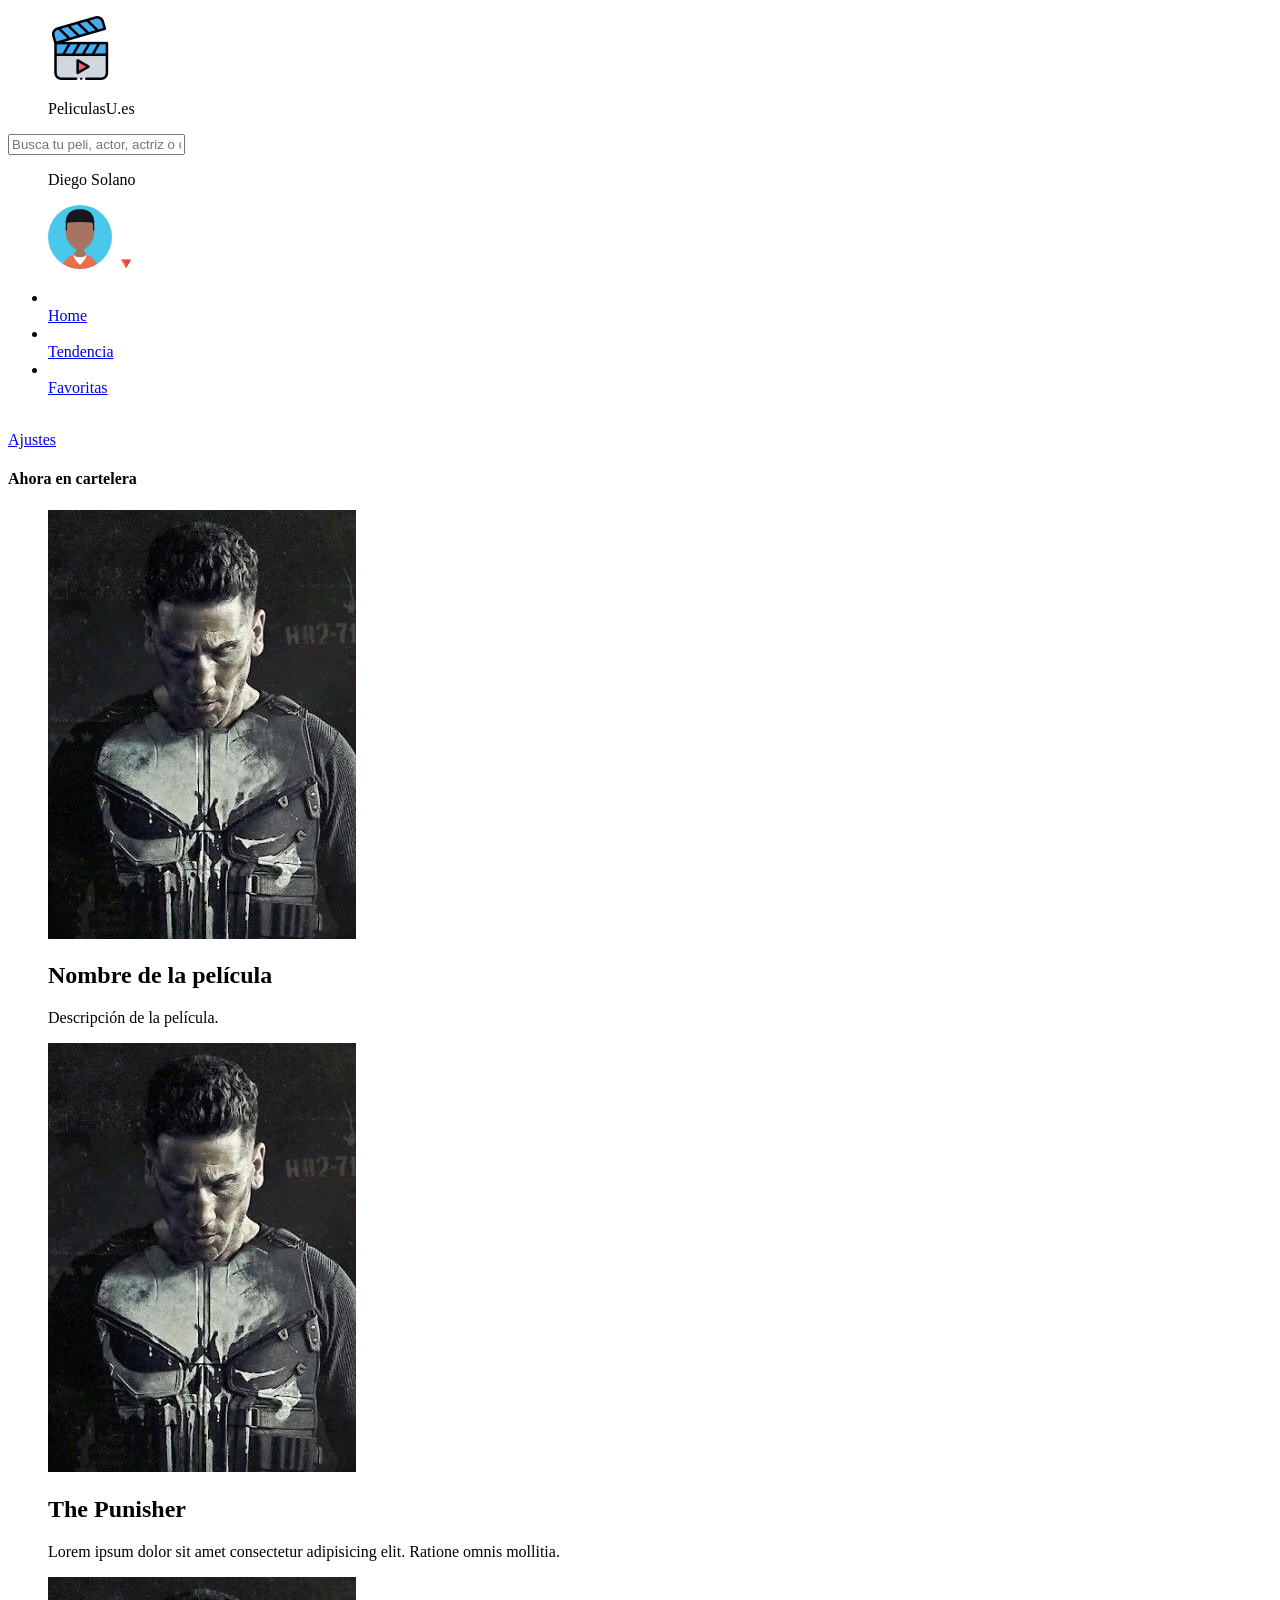
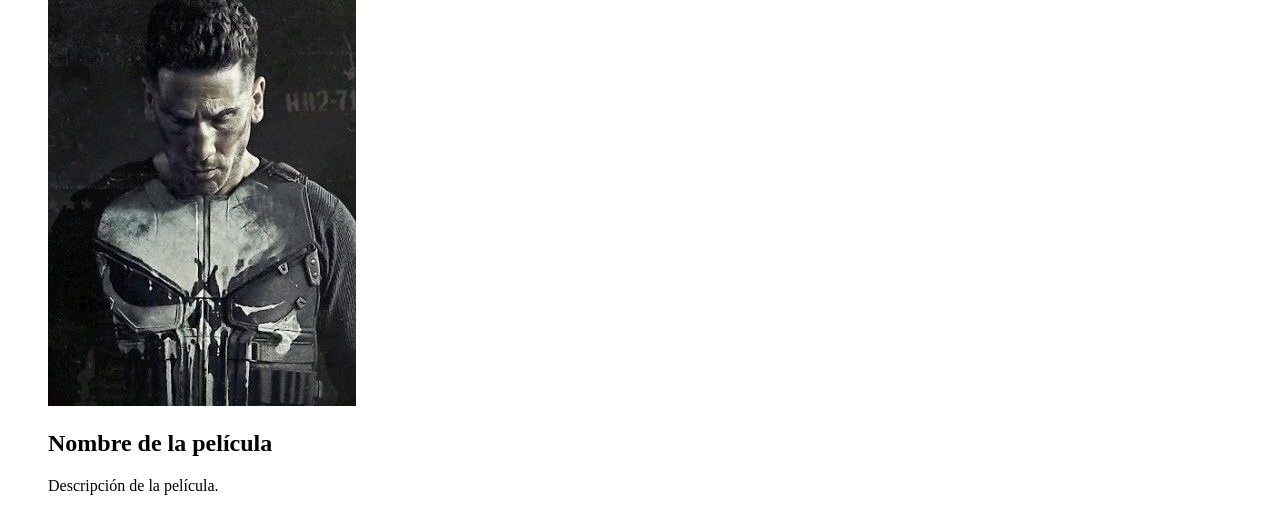
==== html/index.html @ d6981b45 "localhost localhost" ====
<!DOCTYPE html>
<html lang="en">
<head>
    <meta charset="UTF-8">
    <meta name="viewport" content="width=device-width, initial-scale=1.0">
    <link rel="stylesheet" href="/css /index.css">
    <title>Peliculas Increíbles</title>
</head>
<body>
    <div class="container">
        <div class="header">
            <figure class="logo">
                <img src="/img/logo.png" alt="logo" class="img-logo">
                <p class="title-logo">PeliculasU.es</p>
            </figure>
            <input type="text" placeholder="Busca tu peli, actor, actriz o director favorito &#128270;" class="busqueda">
            <figure class="user">
                <p class="nombre-user">Diego Solano</p>
                <img src="/img/user.png" alt="foto_usuario" class="img-user">
                <span class="opciones">&#128315;</span>
            </figure>
        </div>
        <div class="nav">
            <ul>
                <li><a href="#"><i class="icon-home"></i><br>Home</a></li>
                <li><a href="#"><i class="icon-tendencia"></i><br>Tendencia</a></li>
                <li><a href="#"><i class="icon-fav"></i><br>Favoritas</a></li>
            </ul>
        </div>

        <div class="config">
            <a href="#" class="configuracion"><i class="icon-conf"></i><br>Ajustes</a>
        </div>


        <div class="contenido">
            <div class="cartelera">
                <h4 class="title-area">Ahora en cartelera</h4>
                <div class="movies-container" >
                    <!-- Película a la izquierda -->
                    <div class="row">
                    <figure class="movie">
                        <a href="cine.html">
                            <img src="/img/movie.jpg" alt="" class="img-movie">
                        </a>
                        <div class="descripcion">
                            <p><h2 class="title-movie">Nombre de la película</h2>Descripción de la película.</p>
                        </div>
                    </figure>
                    <!-- Película original -->
                    <figure class="movie">
                        <a href="cine.html">
                            <img src="/img/movie.jpg" alt="" class="img-movie">
                        </a>
                        <div class="descripcion">
                            <p><h2 class="title-movie">The Punisher</h2>Lorem ipsum dolor sit amet consectetur adipisicing elit. Ratione omnis mollitia.</p>
                        </div>
                    </figure>
                    <!-- Película a la derecha -->
                    <figure class="movie">
                        <a href="cine.html">
                            <img src="/img/movie.jpg" alt="" class="img-movie">
                        </a>
                        <div class="descripcion">
                            <p><h2 class="title-movie">Nombre de la película</h2>Descripción de la película.</p>
                        </div>
                    </figure>
                    </div>
                </div>
            </div>
        </div>
    </div>
</body>
</html>
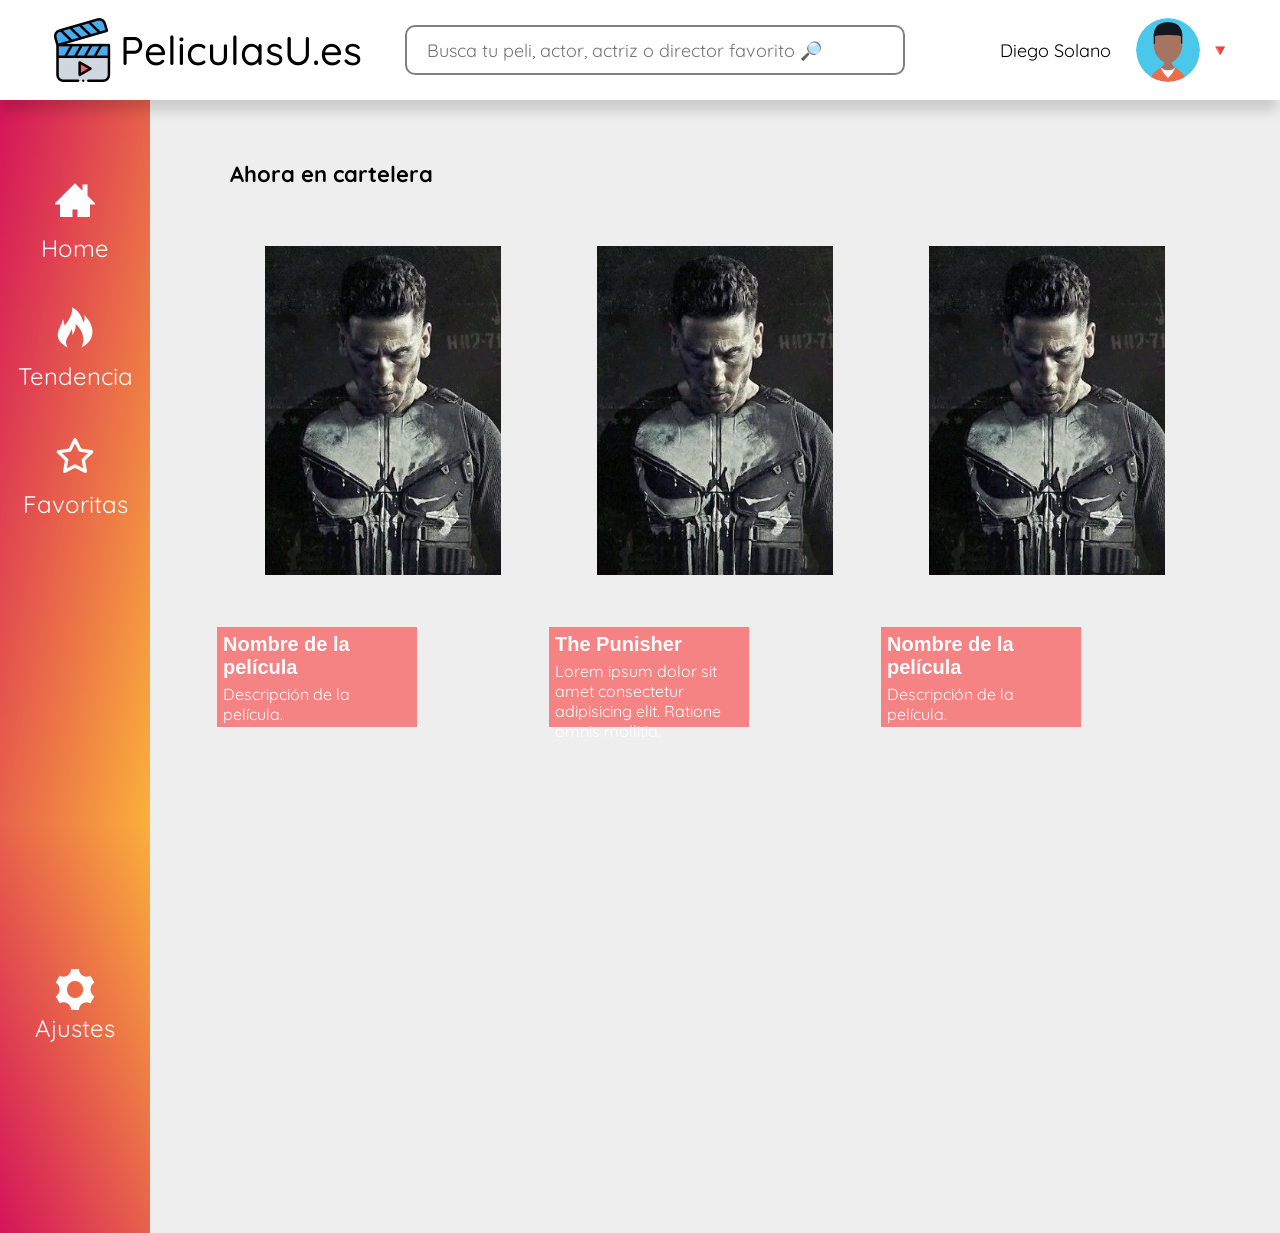
==== commit 55d05809: "php" ====
--- a/html/index.html
+++ b/html/index.html
@@ -3,7 +3,7 @@
 <head>
     <meta charset="UTF-8">
     <meta name="viewport" content="width=device-width, initial-scale=1.0">
-    <link rel="stylesheet" href="/css /index.css">
+    <link rel="stylesheet" href="/css/index.css">
     <title>Peliculas Increíbles</title>
 </head>
 <body>
--- a/css/index.css
+++ b/css/index.css
@@ -0,0 +1,337 @@
+@import url('https://fonts.googleapis.com/css2?family=Quicksand:wght@300..700&display=swap');
+
+* {
+    margin: 0;
+    padding: 0;
+    box-sizing: border-box;
+    font-family: 'Quicksand', sans-serif;
+}
+
+body {
+    background-color: #eeeeee;
+}
+
+.container {
+    display: grid;
+    grid-template: 100px 80vh 1fr/ 150px 1fr;
+    grid-template-areas: "header header"
+                         "nav contenido"
+                         "config contenido";
+                         
+}
+
+/* HEADER */
+.header {
+    grid-area: header;
+    display: flex;
+    position: fixed;
+    z-index: 20;
+    width: 100%;
+    height: 100px;
+    padding: 10px;
+    justify-content: space-between;
+    align-items: center;
+    box-shadow: 0px 14px 12px -3px rgba(0, 0, 0, 0.15);
+    background-color: white;
+}
+
+.logo {
+    padding-left: 40px;
+    display: flex;
+}
+
+.logo .img-logo {
+    margin-right: 10px;
+    position: relative;
+    display: flex;
+    align-items: center;
+}
+
+.logo .title-logo {
+    position: absolute;
+    display: flex;
+    align-items: center;
+    top:25px; 
+    left: 120px;
+    font-size: 40px;
+    font-weight: 500;
+}
+
+.busqueda {
+    height: 50px;
+    width: 500px;
+    border: 2px solid grey;
+    border-radius: 10px;
+    padding: 20px;
+    margin-left: 60px;
+    font-size: 18px;
+} 
+
+.user {
+    display: flex;
+    margin-right: 40px;
+    position: relative;
+    align-items: center;
+}
+
+.user .img-user {
+    margin: 0 10px;
+    border-radius: 50%;
+}
+
+.user .nombre-user {
+    position: absolute;
+    right: 60px;
+    width: 150px;
+    font-size: 18px;
+    margin-right: 20px;
+}
+
+.user .opciones {
+    color: black;
+}
+
+/* FINALIZA EL HEADER */
+
+/* COMIENZA EL NAV */
+.nav {
+    grid-area: nav;
+    display: inline-block;
+    padding: 40px;
+    background-image: linear-gradient(to bottom right, #D4145A, #FBB03B);
+}
+
+.nav ul {
+    list-style: none;
+    line-height: 40px;
+}
+
+.nav li {
+    width: 100%;
+    display: flex;
+    justify-content: center;
+    padding-top: 40px;
+}
+
+.nav ul li a {
+    text-decoration: none;
+    color: white;
+    font-size: 24px;
+    text-align: center;
+}
+
+.icon-home {
+    font-size: 40px;
+}
+
+.icon-tendencia {
+    font-size: 40px;
+}
+
+.icon-fav {
+    font-size: 40px;
+}
+
+.config {
+    display: flex;
+    grid-area: config;
+    background-image: linear-gradient(to top right, #D4145A, #FBB03B);
+    align-items: center;
+    justify-content: center;
+}
+
+.config a {
+    text-decoration: none;
+    color: white;
+    font-size: 24px;
+    text-align: center;
+    margin-bottom: 40px;
+}
+
+.icon-conf {
+    font-size: 40px;
+}
+
+/* FINALIZA EL NAV */
+
+/* COMIENZA EL CONTENIDO */
+.contenido {
+    grid-area: contenido;
+    display: grid;
+    grid-template-columns: repeat(3, 1fr);
+    grid-template-rows: repeat(2, 1fr);
+    grid-template-areas: "cartelera cartelera cartelera"
+                         "tendencia tendencia tendencia";
+}
+
+.title-area {
+    font-size: 22px;
+    margin-top: 20px;
+    margin-left: 40px;
+    margin-bottom: 10px;
+    width: 100%;
+}
+
+.cartelera {
+    grid-area: cartelera;
+    display: flex;
+    flex-wrap: wrap;
+    justify-content: space-evenly;
+    align-items: center;
+    margin: 40px;
+}
+
+.movie {
+
+    margin-top: 0;
+}
+
+.img-movie {
+    width: 300px;
+    margin: 1em;
+    padding: 2em;
+    
+}
+
+.descripcion h2 {
+    font-size: 20px;
+    margin-bottom: 5px;
+    font-family: 'Sulphur Point', sans-serif;
+}
+
+.descripcion {
+    width: 200px;
+    height: 100px;
+    position: absolute;
+    background-color: rgba(254, 27, 27, 0.5);
+    color: white;  
+    padding: 6px;
+    box-sizing: border-box;
+    align-content: center;
+    
+}
+
+.tendencia {
+    grid-area: tendencia;
+    display: flex;
+    justify-content: space-evenly;
+    align-content: center;
+    flex-wrap: wrap;
+    margin: 40px;
+}
+
+/* ICONOS */
+
+@font-face {
+    font-family: 'icomoon';
+    src: url('/fonts/icomoon.eot?s7e831');
+    src: url('/fonts/icomoon.eot?s7e831#iefix') format('embedded-opentype'),
+        url('/fonts/icomoon.ttf?s7e831') format('truetype'),
+        url('/fonts/icomoon.woff?s7e831') format('woff'),
+        url('/fonts/icomoon.svg?s7e831#icomoon') format('svg');
+    font-weight: normal;
+    font-style: normal;
+    font-display: block;
+}
+
+[class^="icon-"],
+[class*=" icon-"] {
+    /* use !important to prevent issues with browser extensions that change fonts */
+    font-family: 'icomoon' !important;
+    speak: none;
+    font-style: normal;
+    font-weight: normal;
+    font-variant: normal;
+    text-transform: none;
+    line-height: 1;
+    /* Better Font Rendering =========== */
+    -webkit-font-smoothing: antialiased;
+    -moz-osx-font-smoothing: grayscale;
+}
+
+.icon-fav:before {
+    content: "\e900";
+}
+
+.icon-home:before {
+    content: "\e902";
+}
+
+.icon-conf:before {
+    content: "\e994";
+}
+
+.icon-tendencia:before {
+    content: "\e9a9";
+}
+
+.icon-menu:before {
+    content: "\e9bd";
+}
+
+/* Botón estilizado */
+.btn-cine {
+    padding: 12px 24px;
+    border: none;
+    border-radius: 5px;
+    background-color: #5555D0;
+    color: white;
+    font-size: 16px;
+    font-weight: bold;
+    text-transform: uppercase;
+    cursor: pointer;
+    transition: background-color 0.3s;
+    margin-top: 20px; /* Ajusta el margen según
+
+        sea necesario */
+        outline: none;
+        box-shadow: 0 4px 6px rgba(0, 0, 0, 0.1);
+    }
+    
+    .btn-cine:hover {
+        background-color: #BB6DEB;
+    }
+    
+    .btn-cine:active {
+        transform: translateY(2px);
+        box-shadow: none;
+    }
+    
+    /* Diseño del botón */
+    .signin .content .form .inputBox input[type="submit"]{
+        padding: 15px 30px;
+        background: #5555D0;
+        color: #fff;
+        font-weight: 600;
+        font-size: 1.2em;
+        border: none;
+        border-radius: 25px;
+        cursor: pointer;
+        transition: background 0.3s;
+    }
+    
+    .signin .content .form .inputBox input[type="submit"]:hover {
+        background: #BB6DEB;
+    }
+    
+    input[type="submit"]:active {
+        opacity: 0.6;
+    }
+    
+    /* Estilo para alinear horizontalmente las películas */
+    .row {
+        justify-content: space-between;
+        flex-direction: row;
+        display: flex
+    }
+    
+    /* Estilo para hacer que los enlaces sean bloques */
+    .movie a {
+        display: block;
+    }
+
+    .movies-container {
+        display: flex;
+    }
+    
+   
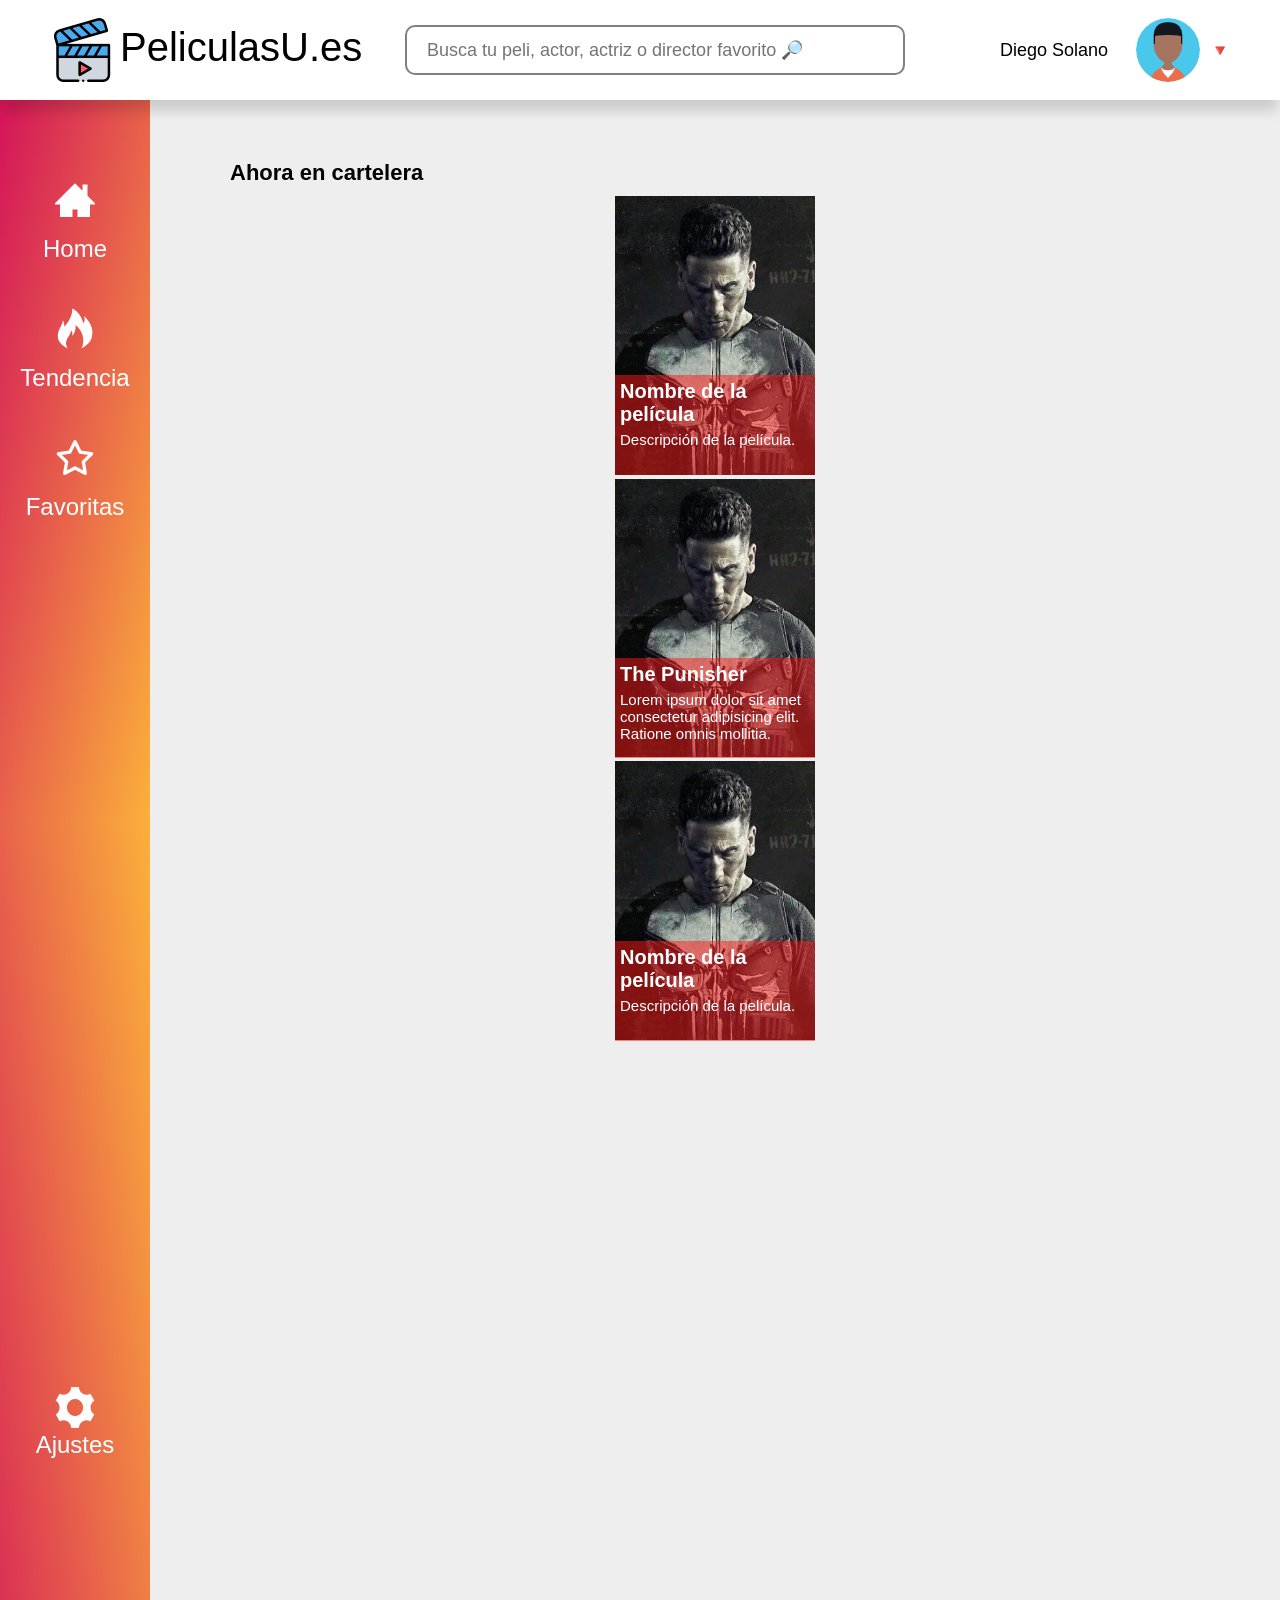
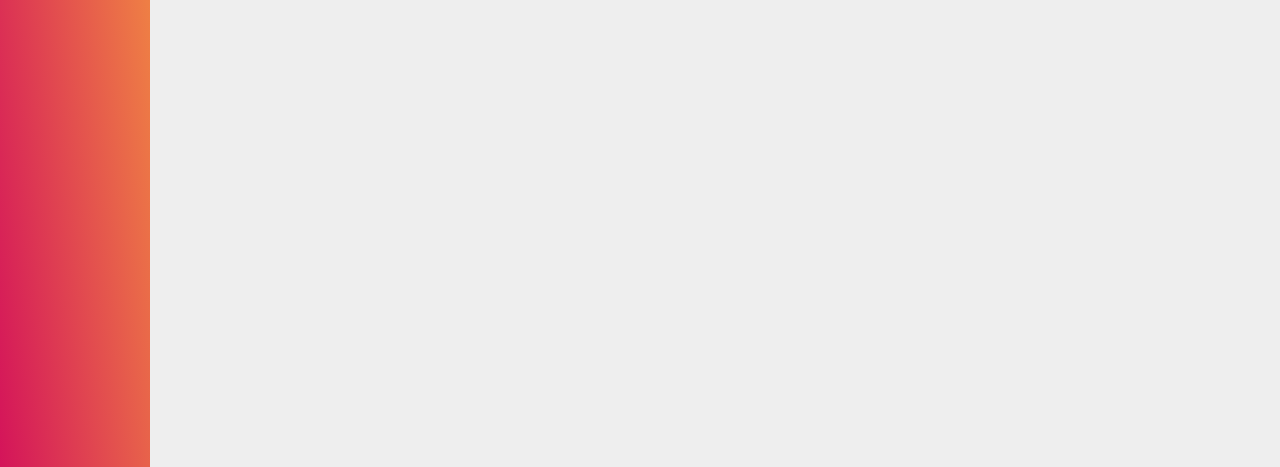
==== commit 2de32773: "ya agarra el css porfin ;)" ====
--- a/html/index.html
+++ b/html/index.html
@@ -3,20 +3,20 @@
 <head>
     <meta charset="UTF-8">
     <meta name="viewport" content="width=device-width, initial-scale=1.0">
-    <link rel="stylesheet" href="/css/index.css">
+    <link rel="stylesheet" href="../../ProjectoCine/css/index.css">
     <title>Peliculas Increíbles</title>
 </head>
 <body>
     <div class="container">
         <div class="header">
             <figure class="logo">
-                <img src="/img/logo.png" alt="logo" class="img-logo">
+                <img src="../../ProjectoCine/img/logo.png" alt="logo" class="img-logo">
                 <p class="title-logo">PeliculasU.es</p>
             </figure>
             <input type="text" placeholder="Busca tu peli, actor, actriz o director favorito &#128270;" class="busqueda">
             <figure class="user">
                 <p class="nombre-user">Diego Solano</p>
-                <img src="/img/user.png" alt="foto_usuario" class="img-user">
+                <img src="../../ProjectoCine/img/user.png" alt="foto_usuario" class="img-user">
                 <span class="opciones">&#128315;</span>
             </figure>
         </div>
@@ -41,7 +41,7 @@
                     <div class="row">
                     <figure class="movie">
                         <a href="cine.html">
-                            <img src="/img/movie.jpg" alt="" class="img-movie">
+                            <img src="../../ProjectoCine/img/movie.jpg" alt="" class="img-movie">
                         </a>
                         <div class="descripcion">
                             <p><h2 class="title-movie">Nombre de la película</h2>Descripción de la película.</p>
@@ -50,7 +50,7 @@
                     <!-- Película original -->
                     <figure class="movie">
                         <a href="cine.html">
-                            <img src="/img/movie.jpg" alt="" class="img-movie">
+                            <img src="../../ProjectoCine/img/movie.jpg" alt="" class="img-movie">
                         </a>
                         <div class="descripcion">
                             <p><h2 class="title-movie">The Punisher</h2>Lorem ipsum dolor sit amet consectetur adipisicing elit. Ratione omnis mollitia.</p>
@@ -59,7 +59,7 @@
                     <!-- Película a la derecha -->
                     <figure class="movie">
                         <a href="cine.html">
-                            <img src="/img/movie.jpg" alt="" class="img-movie">
+                            <img src="../../ProjectoCine/img/movie.jpg" alt="" class="img-movie">
                         </a>
                         <div class="descripcion">
                             <p><h2 class="title-movie">Nombre de la película</h2>Descripción de la película.</p>
--- a/ProjectoCine/css/index.css
+++ b/ProjectoCine/css/index.css
@@ -0,0 +1,276 @@
+*{
+    margin: 0;
+    padding: 0;
+    box-sizing: border-box;
+    font-family: 'Quicksand',
+    sans-serif;
+}
+
+body{
+    background-color: #eeeeee;
+}
+
+.container{
+    display: grid;
+    grid-template: 100px 80vh 1fr/ 150px 1fr;
+    grid-template-areas: "header header"
+                         "nav contenido"
+                         "config contenido";
+                         
+}
+
+/* HEADER */
+
+.header{
+    grid-area: header;
+    display: flex;
+    position: fixed;
+    z-index: 20;
+    width: 100%;
+    height: 100px;
+    padding: 10px;
+    justify-content: space-between;
+    align-items: center;
+    box-shadow: 0px 14px 12px -3px rgba(0, 0, 0, 0.15);
+    background-color: white;
+}
+
+.logo{
+    padding-left: 40px;
+    display:flex;
+}
+
+.logo .img-logo{
+    margin-right: 10px;
+    position: relative;
+    display: flex;
+    align-items: center;
+}
+
+.logo .title-logo{
+    position: absolute;
+    display: flex;
+    align-items: center;
+    top:25px; 
+    left: 120px;
+    font-size: 40px;
+    font-weight: 500;
+}
+
+
+ .busqueda{
+    height: 50px;
+    width: 500px;
+    border: 2px solid grey;
+    border-radius: 10px;
+    padding: 20px;
+    margin-left: 60px;
+    font-size: 18px;
+} 
+
+
+.user{
+    display: flex;
+    margin-right: 40px;
+    position: relative;
+    align-items: center;
+}
+
+.user .img-user{
+    margin: 0 10px;
+    border-radius: 50%;
+}
+
+.user .nombre-user{
+    position: absolute;
+    right: 60px;
+    width: 150px;
+    font-size: 18px;
+    margin-right: 20px;
+}
+
+.user .opciones{
+    color: black;
+
+}
+
+/* FINALIZA EL HEADER */
+
+/* COMIENZA EL NAV */
+.nav{
+    grid-area: nav;
+    display: inline-block;
+    padding: 40px;
+    background-image: linear-gradient(to bottom right, #D4145A, #FBB03B);
+}
+
+.nav ul{
+    list-style: none;
+    line-height: 40px;
+}
+
+.nav li{
+    width: 100%;
+    display: flex;
+    justify-content: center;
+    padding-top: 40px;
+}
+
+.nav ul li a{
+    text-decoration: none;
+    color: white;
+    font-size: 24px;
+    text-align: center;
+}
+
+.icon-home{
+    font-size: 40px;
+}
+
+.icon-tendencia {
+    font-size: 40px;
+}
+
+.icon-fav {
+    font-size: 40px;
+}
+
+.config {
+    display: flex;
+    grid-area: config;
+    background-image: linear-gradient(to top right, #D4145A, #FBB03B);
+    align-items: center;
+    justify-content: center;
+}
+
+.config a {
+    text-decoration: none;
+    color: white;
+    font-size: 24px;
+    text-align: center;
+    margin-bottom: 40px;
+}
+
+.icon-conf {
+    font-size: 40px;
+}
+
+/* FINALIZA EL NAV */
+
+
+/* COMIENZA EL CONTENIDO */
+
+.contenido{
+    grid-area: contenido;
+    display: grid;
+    grid-template-columns: repeat(3, 1fr);
+    grid-template-rows: repeat(2, 1fr);
+    grid-template-areas: "cartelera cartelera cartelera"
+                         "tendencia tendencia tendencia";
+}
+
+.title-area{
+    font-size: 22px;
+    margin-top: 20px;
+    margin-left: 40px;
+    margin-bottom: 10px;
+    width: 100%;
+  
+}
+
+.cartelera{
+    grid-area: cartelera;
+    display: flex;
+    flex-wrap: wrap;
+    justify-content: space-evenly;
+    align-items: center;
+    margin: 40px;
+}
+
+.movie{
+    position: relative;
+    margin-top: 0;
+}
+.img-movie {
+    width: 200px;
+    
+}
+
+.descripcion h2{
+    font-size: 20px;
+    margin-bottom: 5px;
+    font-family: 'Sulphur Point',
+    sans-serif;
+}
+
+.descripcion{
+    
+    width: 200px;
+    height: 100px;
+    position: absolute;
+    top: 63.5%;
+    background-color: rgba(254, 27, 27, 0.5);
+    color:white;
+    font-size: 15px;
+    padding: 5px;
+}
+
+
+.tendencia{
+     grid-area: tendencia;
+    display: flex;
+    justify-content: space-evenly;
+    align-content: center;
+    flex-wrap: wrap;
+     margin: 40px;
+}
+
+/* ICONOS */
+
+@font-face {
+    font-family: 'icomoon';
+    src: url('/fonts/icomoon.eot?s7e831');
+    src: url('/fonts/icomoon.eot?s7e831#iefix') format('embedded-opentype'),
+        url('/fonts/icomoon.ttf?s7e831') format('truetype'),
+        url('/fonts/icomoon.woff?s7e831') format('woff'),
+        url('/fonts/icomoon.svg?s7e831#icomoon') format('svg');
+    font-weight: normal;
+    font-style: normal;
+    font-display: block;
+}
+
+[class^="icon-"],
+[class*=" icon-"] {
+    /* use !important to prevent issues with browser extensions that change fonts */
+    font-family: 'icomoon' !important;
+    speak: none;
+    font-style: normal;
+    font-weight: normal;
+    font-variant: normal;
+    text-transform: none;
+    line-height: 1;
+
+    /* Better Font Rendering =========== */
+    -webkit-font-smoothing: antialiased;
+    -moz-osx-font-smoothing: grayscale;
+}
+
+.icon-fav:before {
+    content: "\e900";
+}
+
+.icon-home:before {
+    content: "\e902";
+}
+
+.icon-conf:before {
+    content: "\e994";
+}
+
+.icon-tendencia:before {
+    content: "\e9a9";
+}
+
+.icon-menu:before {
+    content: "\e9bd";
+}
